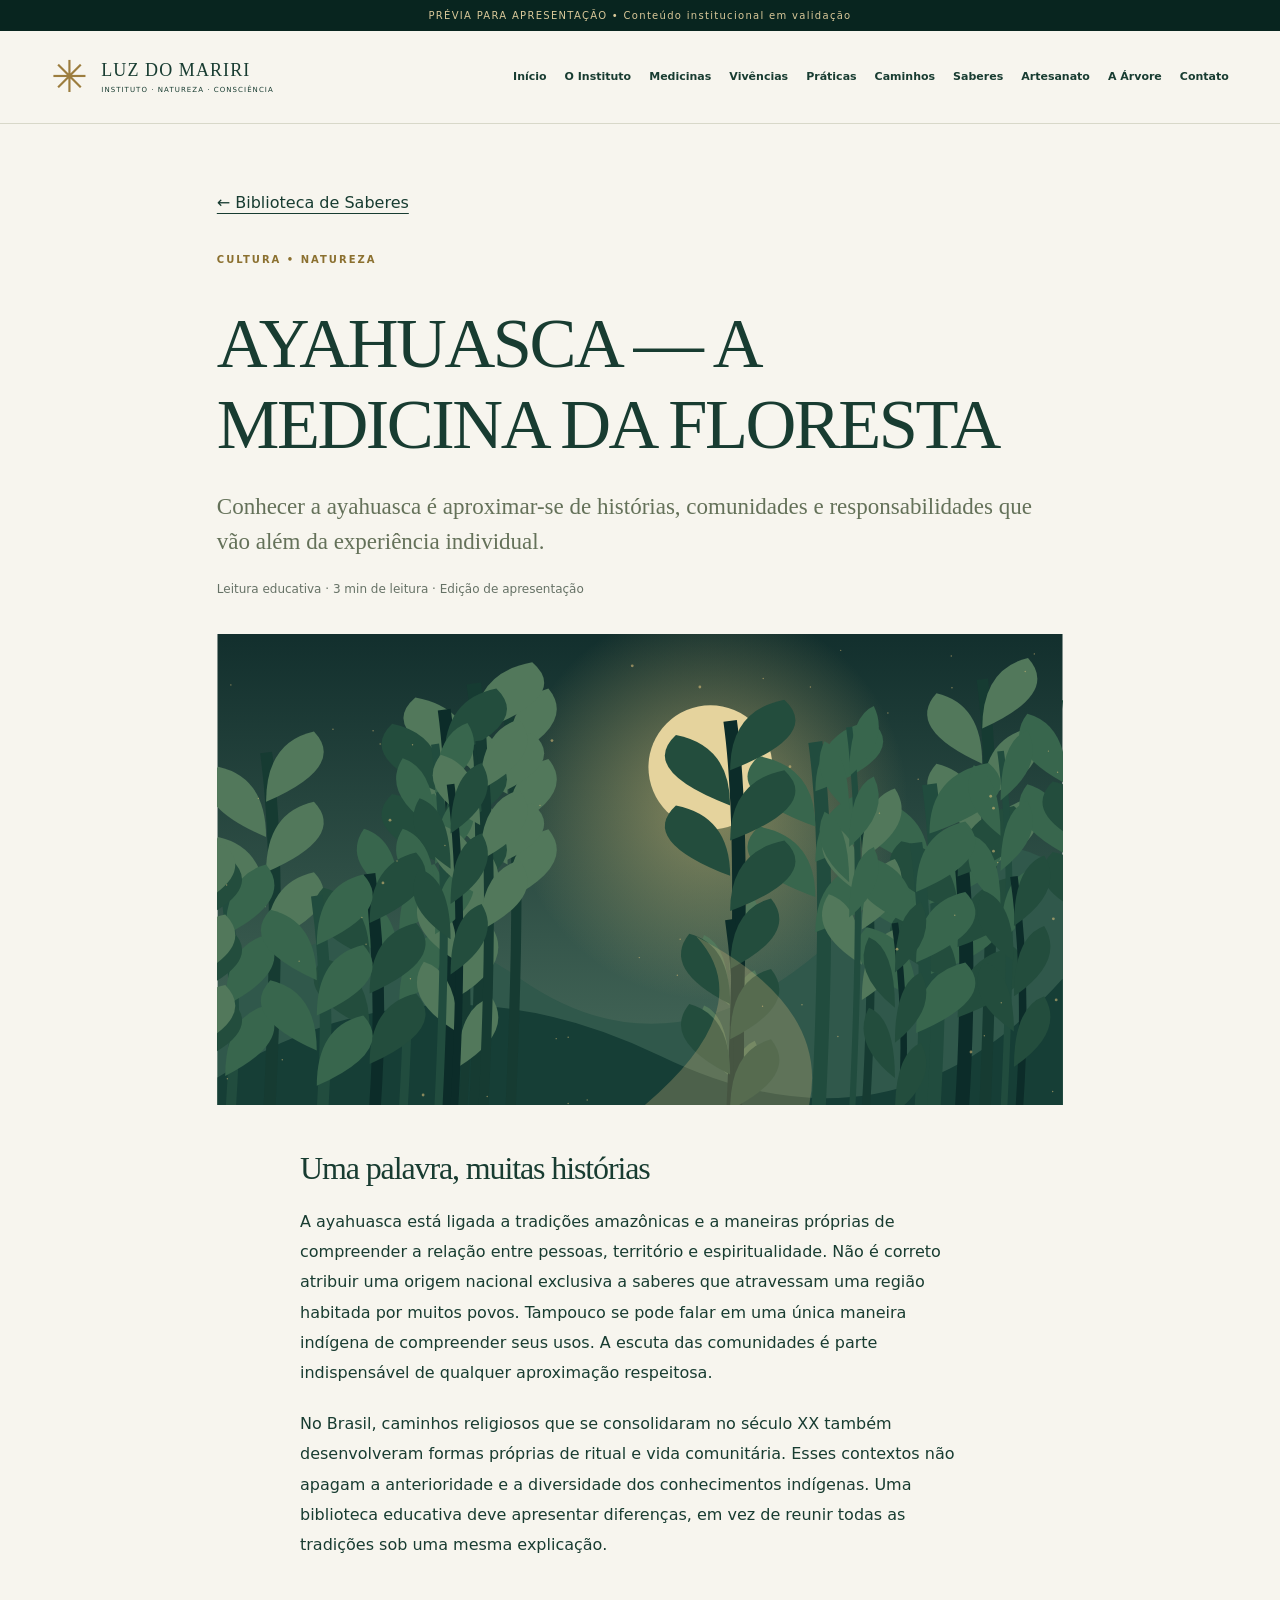
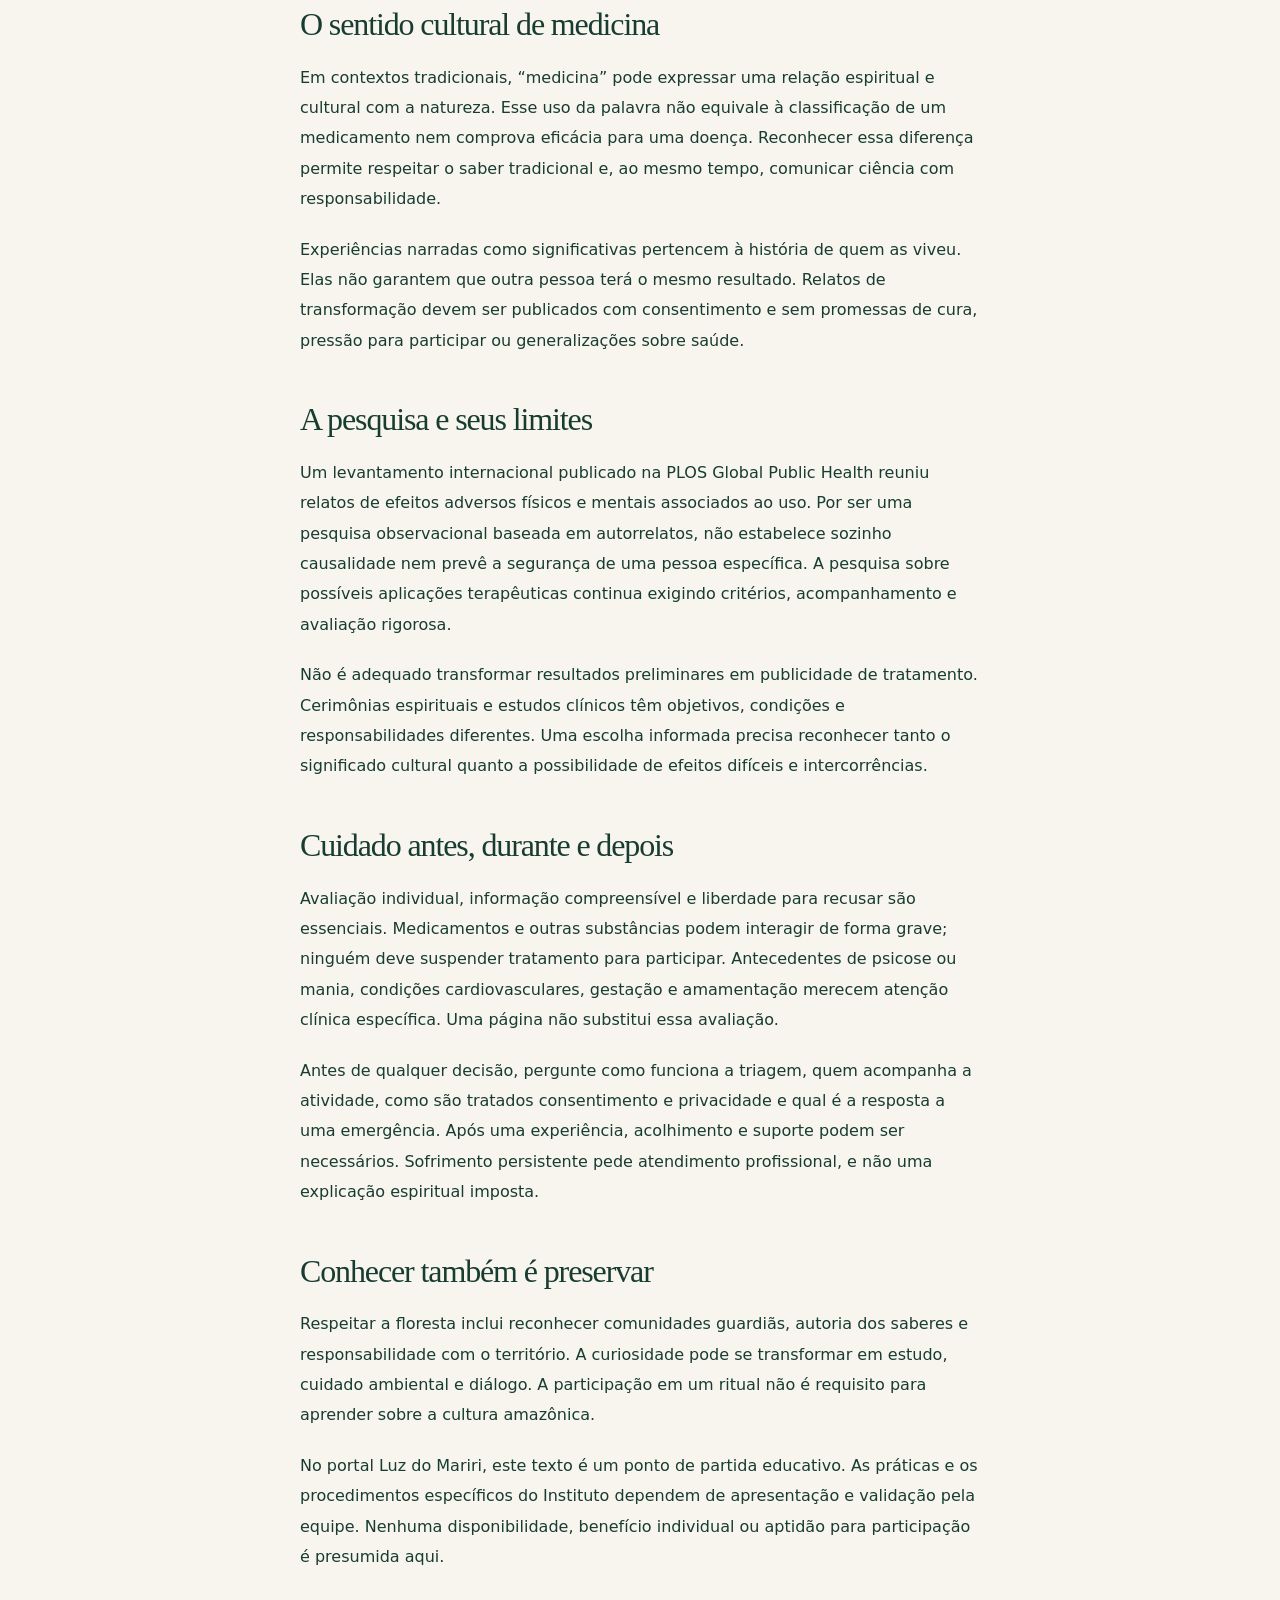
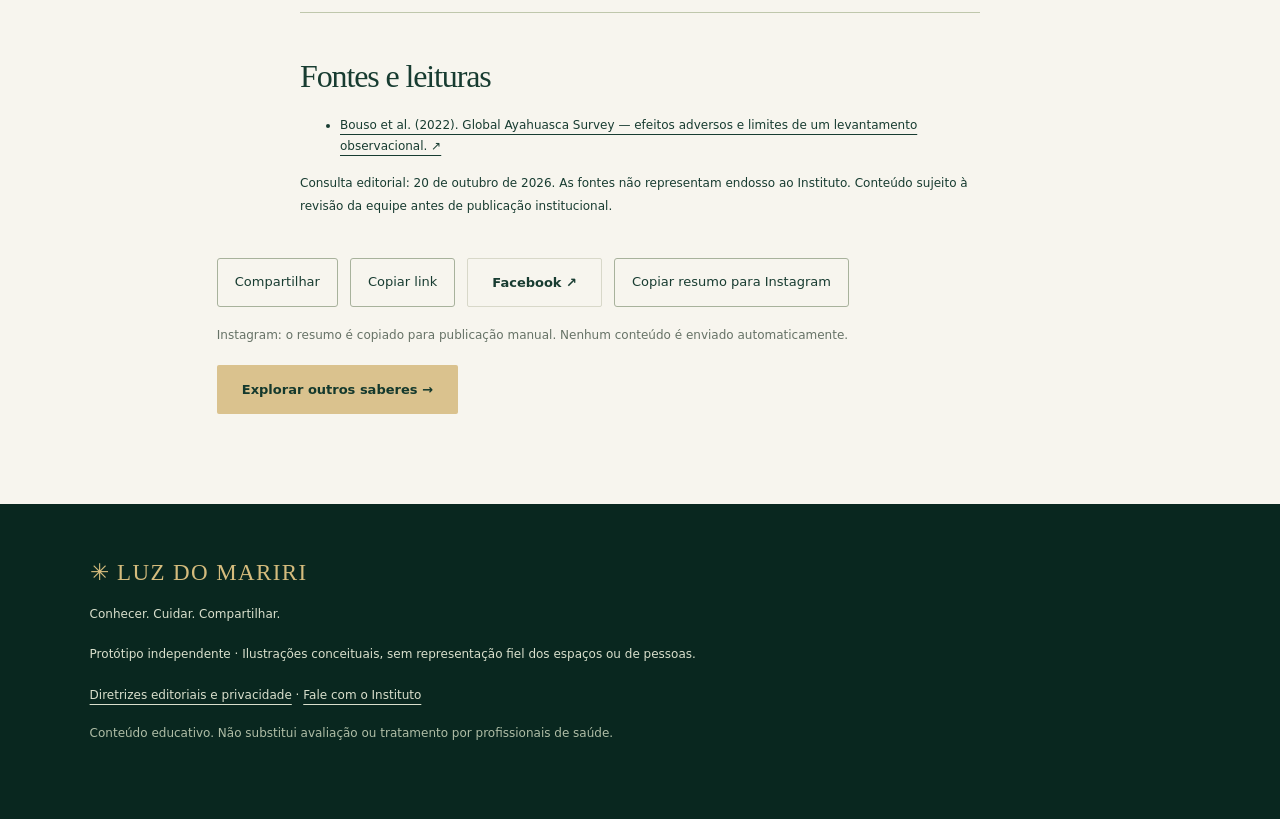
==== pages/ayahuasca.html @ 01184d1b "Add files via upload" ====
<!doctype html><html lang="pt-BR"><head><meta charset="UTF-8"><meta name="viewport" content="width=device-width, initial-scale=1"><meta name="description" content="Conhecer a ayahuasca é aproximar-se de histórias, comunidades e responsabilidades que vão além da experiência individual."><meta name="theme-color" content="#123e32"><meta property="og:title" content="AYAHUASCA — A MEDICINA DA FLORESTA | Luz do Mariri"><meta property="og:description" content="Conhecer a ayahuasca é aproximar-se de histórias, comunidades e responsabilidades que vão além da experiência individual."><meta property="og:type" content="article"><title>AYAHUASCA — A MEDICINA DA FLORESTA | Luz do Mariri</title><link rel="icon" href="../assets/illustrations/leaf.svg" type="image/svg+xml"><link rel="stylesheet" href="../css/style.css"><script defer src="../js/app.js"></script></head><body><a class="skip" href="#conteudo">Pular para o conteúdo</a><div class="prototype">PRÉVIA PARA APRESENTAÇÃO <span>• Conteúdo institucional em validação</span></div><header class="site-header"><a class="brand" href="../index.html"><span class="brand-symbol" aria-hidden="true">✳</span><span>LUZ DO MARIRI<small>INSTITUTO · NATUREZA · CONSCIÊNCIA</small></span></a><button class="menu-toggle" aria-controls="menu" aria-expanded="false">Menu ☰</button><nav id="menu" aria-label="Navegação principal"><a href="../index.html#inicial">Início</a><a href="../index.html#instituto">O Instituto</a><a href="../index.html#medicinas">Medicinas</a><a href="../index.html#vivencias">Vivências</a><a href="../index.html#praticas">Práticas</a><a href="../index.html#caminhos">Caminhos</a><a href="../index.html#biblioteca">Saberes</a><a href="../index.html#artesanato">Artesanato</a><a href="../index.html#arvore">A Árvore</a><a href="../index.html#contato">Contato</a></nav></header><main id="conteudo" class="article"><a class="back" href="../index.html#biblioteca">← Biblioteca de Saberes</a><p class="eyebrow">Cultura • Natureza</p><h1>AYAHUASCA — A MEDICINA DA FLORESTA</h1><p class="lead">Conhecer a ayahuasca é aproximar-se de histórias, comunidades e responsabilidades que vão além da experiência individual.</p><p class="meta">Leitura educativa · <span data-reading>3 min de leitura</span> · Edição de apresentação</p><img class="article-cover" src="../assets/illustrations/forest.svg" alt="Ilustração conceitual de floresta e contemplação" width="1200" height="850"><div class="article-copy"><h2>Uma palavra, muitas histórias</h2><p>A ayahuasca está ligada a tradições amazônicas e a maneiras próprias de compreender a relação entre pessoas, território e espiritualidade. Não é correto atribuir uma origem nacional exclusiva a saberes que atravessam uma região habitada por muitos povos. Tampouco se pode falar em uma única maneira indígena de compreender seus usos. A escuta das comunidades é parte indispensável de qualquer aproximação respeitosa.</p><p>No Brasil, caminhos religiosos que se consolidaram no século XX também desenvolveram formas próprias de ritual e vida comunitária. Esses contextos não apagam a anterioridade e a diversidade dos conhecimentos indígenas. Uma biblioteca educativa deve apresentar diferenças, em vez de reunir todas as tradições sob uma mesma explicação.</p><h2>O sentido cultural de medicina</h2><p>Em contextos tradicionais, “medicina” pode expressar uma relação espiritual e cultural com a natureza. Esse uso da palavra não equivale à classificação de um medicamento nem comprova eficácia para uma doença. Reconhecer essa diferença permite respeitar o saber tradicional e, ao mesmo tempo, comunicar ciência com responsabilidade.</p><p>Experiências narradas como significativas pertencem à história de quem as viveu. Elas não garantem que outra pessoa terá o mesmo resultado. Relatos de transformação devem ser publicados com consentimento e sem promessas de cura, pressão para participar ou generalizações sobre saúde.</p><h2>A pesquisa e seus limites</h2><p>Um levantamento internacional publicado na PLOS Global Public Health reuniu relatos de efeitos adversos físicos e mentais associados ao uso. Por ser uma pesquisa observacional baseada em autorrelatos, não estabelece sozinho causalidade nem prevê a segurança de uma pessoa específica. A pesquisa sobre possíveis aplicações terapêuticas continua exigindo critérios, acompanhamento e avaliação rigorosa.</p><p>Não é adequado transformar resultados preliminares em publicidade de tratamento. Cerimônias espirituais e estudos clínicos têm objetivos, condições e responsabilidades diferentes. Uma escolha informada precisa reconhecer tanto o significado cultural quanto a possibilidade de efeitos difíceis e intercorrências.</p><h2>Cuidado antes, durante e depois</h2><p>Avaliação individual, informação compreensível e liberdade para recusar são essenciais. Medicamentos e outras substâncias podem interagir de forma grave; ninguém deve suspender tratamento para participar. Antecedentes de psicose ou mania, condições cardiovasculares, gestação e amamentação merecem atenção clínica específica. Uma página não substitui essa avaliação.</p><p>Antes de qualquer decisão, pergunte como funciona a triagem, quem acompanha a atividade, como são tratados consentimento e privacidade e qual é a resposta a uma emergência. Após uma experiência, acolhimento e suporte podem ser necessários. Sofrimento persistente pede atendimento profissional, e não uma explicação espiritual imposta.</p><h2>Conhecer também é preservar</h2><p>Respeitar a floresta inclui reconhecer comunidades guardiãs, autoria dos saberes e responsabilidade com o território. A curiosidade pode se transformar em estudo, cuidado ambiental e diálogo. A participação em um ritual não é requisito para aprender sobre a cultura amazônica.</p><p>No portal Luz do Mariri, este texto é um ponto de partida educativo. As práticas e os procedimentos específicos do Instituto dependem de apresentação e validação pela equipe. Nenhuma disponibilidade, benefício individual ou aptidão para participação é presumida aqui.</p><aside class="references"><h2>Fontes e leituras</h2><ul><li><a href="https://journals.plos.org/globalpublichealth/article?id=10.1371/journal.pgph.0000438" target="_blank" rel="noopener noreferrer">Bouso et al. (2022). Global Ayahuasca Survey — efeitos adversos e limites de um levantamento observacional. ↗</a></li></ul><p>Consulta editorial: 20 de outubro de 2026. As fontes não representam endosso ao Instituto. Conteúdo sujeito à revisão da equipe antes de publicação institucional.</p></aside></div><div class="share-bar"><button data-share>Compartilhar</button><button data-copy>Copiar link</button><a class="button secondary" data-facebook href="https://www.facebook.com/">Facebook ↗</a><button data-instagram>Copiar resumo para Instagram</button></div><p class="fine">Instagram: o resumo é copiado para publicação manual. Nenhum conteúdo é enviado automaticamente.</p><a class="button" href="../index.html#biblioteca">Explorar outros saberes →</a></main><footer><a class="brand" href="../index.html">✳ LUZ DO MARIRI</a><p>Conhecer. Cuidar. Compartilhar.</p><p>Protótipo independente · Ilustrações conceituais, sem representação fiel dos espaços ou de pessoas.</p><a href="../pages/editorial.html">Diretrizes editoriais e privacidade</a><span> · </span><a href="../index.html#contato">Fale com o Instituto</a><p class="fine">Conteúdo educativo. Não substitui avaliação ou tratamento por profissionais de saúde.</p></footer><p id="status" class="toast" role="status" aria-live="polite"></p></body></html>
---- css/style.css ----
/* Luz do Mariri — design tokens and responsive components. No dependencies. */
:root{--forest:#123e32;--deep:#0d2b25;--ink:#183c31;--gold:#c5a464;--cream:#eee9dc;--paper:#f7f5ee;--muted:#667266;--line:#d8d8c9;--serif:Georgia,'Times New Roman',serif}*{box-sizing:border-box}html{scroll-behavior:smooth;scroll-padding-top:110px}body{margin:0;color:var(--ink);background:var(--paper);font:16px/1.7 system-ui,-apple-system,BlinkMacSystemFont,'Segoe UI',sans-serif}a{color:inherit;text-decoration-thickness:1px;text-underline-offset:5px}button,input,textarea{font:inherit}button,a,input,summary,textarea{-webkit-tap-highlight-color:transparent}button{cursor:pointer}button,.button{transition:background .2s,transform .2s}button:hover,.button:hover{transform:translateY(-2px)}:focus-visible{outline:3px solid #d89830;outline-offset:5px}img{display:block;width:100%;height:auto}h1,h2,h3,h4,p{margin-top:0}h1,h2,h3,h4{font-family:var(--serif);font-weight:400;line-height:1.15}h2{font-size:clamp(2.3rem,4.6vw,4rem);letter-spacing:-.035em;margin-bottom:25px}h3{font-size:1.8rem;letter-spacing:-.02em}h4{font-size:1.35rem}p{margin-bottom:1.25rem}.prototype{background:#08251f;color:#d9c899;text-align:center;padding:7px 15px;font-size:10px;letter-spacing:.13em}.site-header{display:flex;align-items:center;justify-content:space-between;gap:25px;padding:20px 4%;background:var(--paper);position:sticky;top:0;z-index:20;border-bottom:1px solid var(--line)}.brand{text-decoration:none;display:flex;align-items:center;gap:12px;font:18px var(--serif);letter-spacing:.06em;white-space:nowrap}.brand small{display:block;font:7px system-ui;letter-spacing:.15em;margin-top:5px}.brand-symbol{font-size:44px;color:#9c7d3e}.site-header nav{display:flex;flex-wrap:wrap;justify-content:flex-end;gap:8px 18px;max-width:850px}.site-header nav a{font-size:11px;font-weight:600;text-decoration:none;padding:4px 0}.site-header nav a:hover{color:#936c29}.site-header nav a.active{box-shadow:0 2px #ae8e50}.menu-toggle{display:none}.skip{position:fixed;left:12px;top:-80px;z-index:100;background:var(--paper);padding:12px}.skip:focus{top:12px}.hero{min-height:780px;position:relative;overflow:hidden;background:var(--deep);color:#f6efda;display:flex;align-items:center}.hero-art{position:absolute;inset:0 0 0 28%;background:url('../assets/illustrations/forest.svg') center/cover}.hero:after{content:'';position:absolute;inset:0;background:linear-gradient(90deg,#0d2b25 10%,#0d2b25e8 29%,#0d2b2540 70%,#0d2b2508)}.hero-content{position:relative;z-index:1;padding:65px 7% 120px;max-width:900px}.eyebrow{font-size:10px;font-weight:600;letter-spacing:.2em;text-transform:uppercase;line-height:1.7;color:#8b702f}.hero .eyebrow,.dark .eyebrow{color:#d0b879}.hero h1{font-size:clamp(4.5rem,9.2vw,8rem);letter-spacing:-.045em;line-height:.95;margin:32px 0}.hero h1 em{font-weight:400;color:#dcc28b}.hero-content>p:not(.eyebrow){max-width:435px;font-size:19px;line-height:1.7;color:#e2e4d5}.actions{display:flex;align-items:flex-start;flex-direction:column;gap:22px;margin-top:35px}.button{display:inline-flex;justify-content:space-between;align-items:center;gap:30px;border:1px solid transparent;border-radius:2px;background:#dac28e;color:#14392d;padding:15px 24px;text-decoration:none;font:600 13px system-ui;min-height:49px}.button.dark{background:var(--forest);color:#fff}.button.secondary{background:transparent;border-color:var(--line);color:var(--ink)}.text-link{font-size:13px;text-decoration:none;border-bottom:1px solid currentColor;padding-bottom:5px}.hero-foot{position:absolute;z-index:2;bottom:25px;left:7%;right:7%;display:flex;justify-content:space-between;border-top:1px solid #b0bd9a55;padding-top:18px;font-size:9px;letter-spacing:.15em}.hero-foot a{text-decoration:none}.manifesto{background:#e8e3d3;display:flex;justify-content:center;align-items:center;gap:38px;padding:42px 7%;text-align:center}.manifesto span{color:#9a7a3e;font-size:45px}.manifesto p{margin:0;font:24px/1.5 var(--serif)}.manifesto em{color:#6f795e}.section{padding:95px 7%;scroll-margin-top:0}.light{background:var(--paper)}.cream{background:var(--cream)}.dark{background:var(--forest);color:#f1efdc}.section-heading{max-width:740px;margin-bottom:45px}.section-heading>p:last-child{max-width:590px;color:var(--muted)}.dark .section-heading>p:last-child{color:#c5cfbc}.split{display:grid;grid-template-columns:1fr 1fr;align-items:center;gap:7%}.split>img{aspect-ratio:1.3;object-fit:cover}.rounded{border-radius:50% 50% 5px 5px}.note{border-left:2px solid #b49b62;padding:15px 18px;background:#e5e1d4;font-size:13px;margin:25px 0}.values{display:grid;grid-template-columns:repeat(3,1fr);gap:40px;padding:65px 0;border-bottom:1px solid var(--line)}.values span{font:italic 25px var(--serif);color:#a99158}.values h3{margin:14px 0}.values p{font-size:14px}details{border-bottom:1px solid var(--line);padding:15px 0}summary{cursor:pointer;font-size:14px;font-weight:600;padding-right:15px}details>div{padding-top:15px;font-size:14px}details p:last-child{margin-bottom:0}.tour{display:grid;grid-template-columns:.8fr 1.2fr;gap:7%;padding-top:65px}.tour-tabs{display:flex;flex-wrap:wrap;gap:10px;margin-top:25px}button{border:1px solid #a8b29c;border-radius:3px;padding:11px 17px;background:transparent;color:inherit;font-size:13px}.tour-tabs button[aria-pressed=true]{background:var(--forest);color:white}.tour-scene{background:#e6e0cf}.tour-scene img{aspect-ratio:1.8;object-fit:cover}#tour-description{padding:25px}#tour-description h4{margin-bottom:10px}#tour-description p{font-size:14px;margin-bottom:0}.medicine{display:grid;grid-template-columns:.7fr 1.3fr;gap:6%;padding:40px 0;border-top:1px solid #c9cbb8}.medicine>img{position:sticky;top:120px;border-radius:4px}.medicine h3{font-size:2.5rem}.fine{font-size:12px;color:var(--muted);line-height:1.7;margin-top:18px}.medicine .fine a{display:block}.dark details{border-color:#496653}.dark .fine{color:#c5cfbc}.calendar{border:1px solid #6d815f;padding:23px;margin-top:30px}.calendar h4{margin-bottom:10px}.calendar p,.calendar a{font-size:13px}.feature-link{display:block;padding:38px 45px;border:1px solid #7c8d65;margin-top:55px;background:linear-gradient(120deg,#244e38,#183d30);text-decoration:none;position:relative}.feature-link h3{font-size:2.6rem;margin:12px 0}.feature-link>span:last-child{font-size:13px;color:#dcc58c}.practice-grid{display:grid;grid-template-columns:repeat(3,1fr);gap:25px}.practice-card{border:1px solid #d8d8c9;background:#efecdf}.practice-card>img{aspect-ratio:1.6;object-fit:cover}.practice-card>div{padding:23px}.practice-card h3{font-size:1.65rem}.practice-card p{font-size:14px}.availability{display:block;margin-top:18px;color:#55634b;font-size:10px;letter-spacing:.07em;text-transform:uppercase}.path-grid{display:grid;grid-template-columns:repeat(2,1fr);gap:0 50px}.path{border-top:1px solid #c5c7b6;padding:28px 0}.path-number{font:italic 20px var(--serif);color:#9b824d}.path h3{margin:12px 0}.path-sub{font-size:13px;color:#67735d}.path details{border-bottom:0;padding-bottom:0}.search-label{display:block;font-size:12px;margin-bottom:8px}input[type=search]{background:transparent;border:1px solid #a3af96;padding:14px 18px;width:100%;max-width:590px;border-radius:3px}.article-grid{display:grid;grid-template-columns:repeat(3,1fr);gap:28px;margin-top:30px}.article-card{border-bottom:1px solid #bcbfa9;padding-bottom:25px}.article-card>a{text-decoration:none}.article-card img{aspect-ratio:1.35;object-fit:cover;margin-bottom:25px}.article-card h3{font-size:1.6rem}.article-card p:not(.eyebrow){font-size:14px}.article-card .eyebrow{font-size:9px}.article-card:hover h3{color:#96712d}.voices{display:flex;gap:35px;border-top:1px solid #c9cbb8;margin-top:65px;padding-top:45px;max-width:900px}.voices>span{font:120px/.9 var(--serif);color:#b49d64}.voices p:not(.eyebrow){font-size:14px}.craft-grid{display:grid;grid-template-columns:repeat(4,1fr);gap:25px}.craft-grid h3{font-size:1.5rem;margin-top:20px}.craft-grid p{font-size:13px}.craft-grid img{border-radius:50% 50% 3px 3px;aspect-ratio:1;object-fit:cover}.tree-section{background:#0e3028}.tree-layout{display:grid;grid-template-columns:1.45fr 1fr;gap:4%;align-items:center}.knowledge-tree{width:100%;overflow:visible}.knowledge-tree a rect{transition:fill .2s}.knowledge-tree a:hover rect,.knowledge-tree a:focus rect{fill:#ddc280}.tree-links>a{display:flex;gap:18px;align-items:center;padding:20px 0;border-bottom:1px solid #47634d;text-decoration:none}.tree-links span{font:italic 20px var(--serif);color:#bca46d}.tree-links h3{font-size:1.5rem;margin:0 0 7px}.tree-links p{margin:0;color:#c3cdb8;font-size:12px}.tree-links b{margin-left:auto;color:#d3bf87}.contact-grid{display:grid;grid-template-columns:1fr 1fr;gap:8%}dl{display:grid;grid-template-columns:1fr 1.1fr;gap:15px;font-size:13px}dt{font-weight:600}dd{margin:0;color:#65715e}.map-placeholder{position:relative;min-height:420px;background:#e2e5d4;border:1px solid #bdc6ac;display:flex;justify-content:center;align-items:center;flex-direction:column;text-align:center;padding:40px;overflow:hidden}.map-placeholder>*{z-index:1}.map-placeholder>span{font-size:70px;color:#6e875f}.map-placeholder p{max-width:300px;font-size:14px}.map-lines{position:absolute;inset:-40px;background:repeating-linear-gradient(23deg,transparent 0 75px,#bec9ad66 76px 79px,transparent 80px 150px);transform:rotate(-12deg)}textarea{width:100%;height:125px;padding:12px;font-size:12px;color:var(--ink);border:1px solid #a8b29c;background:transparent;resize:vertical}footer{background:#09271f;color:#d9dfcc;padding:55px 7%;font-size:12px}footer .brand{font-size:23px;color:#d5bc7d}footer>p{max-width:650px;margin-top:18px}footer .fine{color:#afbda6}.article{max-width:1000px;margin:auto;padding:65px 6% 90px}.article h1{font-size:clamp(2.2rem,5.5vw,4.6rem);margin:35px 0 25px;letter-spacing:-.035em}.article>.eyebrow{margin-top:35px}.article .lead{font:23px/1.5 var(--serif);color:#647159}.meta{font-size:12px;color:var(--muted)}.article-cover{aspect-ratio:1.8;object-fit:cover;margin:35px 0}.article-copy{max-width:680px;margin:auto}.article-copy h2{font-size:2rem;margin:45px 0 20px}.article-copy p{font-size:16px;line-height:1.9}.references{border-top:1px solid #bfc7ac;margin-top:40px}.references p,.references li{font-size:12px}.share-bar{display:flex;flex-wrap:wrap;gap:12px;margin-top:40px}.toast{position:fixed;bottom:24px;left:50%;transform:translateX(-50%);background:#173e30;color:#fff;padding:12px 20px;z-index:100;box-shadow:0 5px 30px #0003;max-width:90vw;border:1px solid #bba570;border-radius:4px;display:none}.toast.visible{display:block}[hidden]{display:none!important}@media(min-width:1600px){.section,.hero-content,footer{padding-left:max(7%,calc((100vw - 1400px)/2));padding-right:max(7%,calc((100vw - 1400px)/2))}}@media(max-width:1100px){.site-header nav{max-width:550px;gap:5px 12px}.site-header nav a{font-size:10px}.hero{min-height:700px}.practice-grid{grid-template-columns:repeat(2,1fr)}.craft-grid{grid-template-columns:repeat(2,1fr)}}@media(max-width:760px){html{scroll-padding-top:90px}.prototype{font-size:8px}.prototype span{display:none}.site-header{padding:13px 6%;flex-wrap:wrap;gap:10px}.brand{font-size:16px}.brand-symbol{font-size:34px}.brand small{font-size:6px}.menu-toggle{display:block;min-height:44px}.site-header nav{max-width:none;width:100%;display:grid;grid-template-columns:1fr 1fr;gap:3px 20px;padding:10px 0}.js .site-header nav{display:none}.js .site-header nav.open{display:grid}.site-header nav a{font-size:13px;padding:8px 0}.hero{min-height:720px}.hero-art{left:0;opacity:.75;background-position:64% center}.hero:after{background:linear-gradient(90deg,#0d2b25e8,#0d2b2566),linear-gradient(0deg,#0d2b25,transparent 70%)}.hero-content{padding:65px 7% 100px}.hero h1{font-size:5.2rem}.hero .eyebrow{max-width:270px;font-size:8px}.hero-content>p:not(.eyebrow){font-size:17px;max-width:340px}.hero-foot{font-size:8px}.hero-foot>span:first-child{display:none}.manifesto{gap:15px;padding:30px 6%}.manifesto p{font-size:18px}.manifesto span{font-size:30px}.section{padding:65px 6%}.split,.tour,.medicine,.tree-layout,.contact-grid{grid-template-columns:1fr;gap:30px}.section-heading{margin-bottom:30px}.values{grid-template-columns:1fr;gap:20px;padding:40px 0}.values h3{margin-top:8px}.values p{margin:0}.tour{padding-top:40px}.medicine>img{position:static;width:100%;max-height:250px;object-fit:cover}.medicine h3{font-size:2rem}.practice-grid,.path-grid{grid-template-columns:1fr}.article-grid{grid-template-columns:1fr;gap:40px}.article-card img{aspect-ratio:1.8}.article-card h3{font-size:1.9rem}.craft-grid{gap:28px 18px}.craft-grid h3{font-size:1.3rem}.voices{gap:15px}.voices>span{font-size:70px}.feature-link{padding:28px}.feature-link h3{font-size:2.1rem}.tree-layout{gap:0}.knowledge-tree{margin-top:-20px;margin-bottom:-20px}.tree-links>a{min-height:85px}.contact-grid dl{grid-template-columns:1fr;gap:4px}.contact-grid dd{margin-bottom:12px}.article{padding:40px 6% 65px}.article-cover{aspect-ratio:1.2}.article-copy h2{font-size:1.8rem}footer{padding:45px 6%}}@media(prefers-reduced-motion:reduce){html{scroll-behavior:auto}*,*:before,*:after{transition:none!important;animation:none!important}}@media print{.site-header,.prototype,.share-bar,.toast,.menu-toggle,footer{display:none}.article{max-width:none;padding:0}.article h1{font-size:30pt}.article-cover{max-height:250px}body{background:white;color:black}a{color:black}.section{break-inside:avoid}}
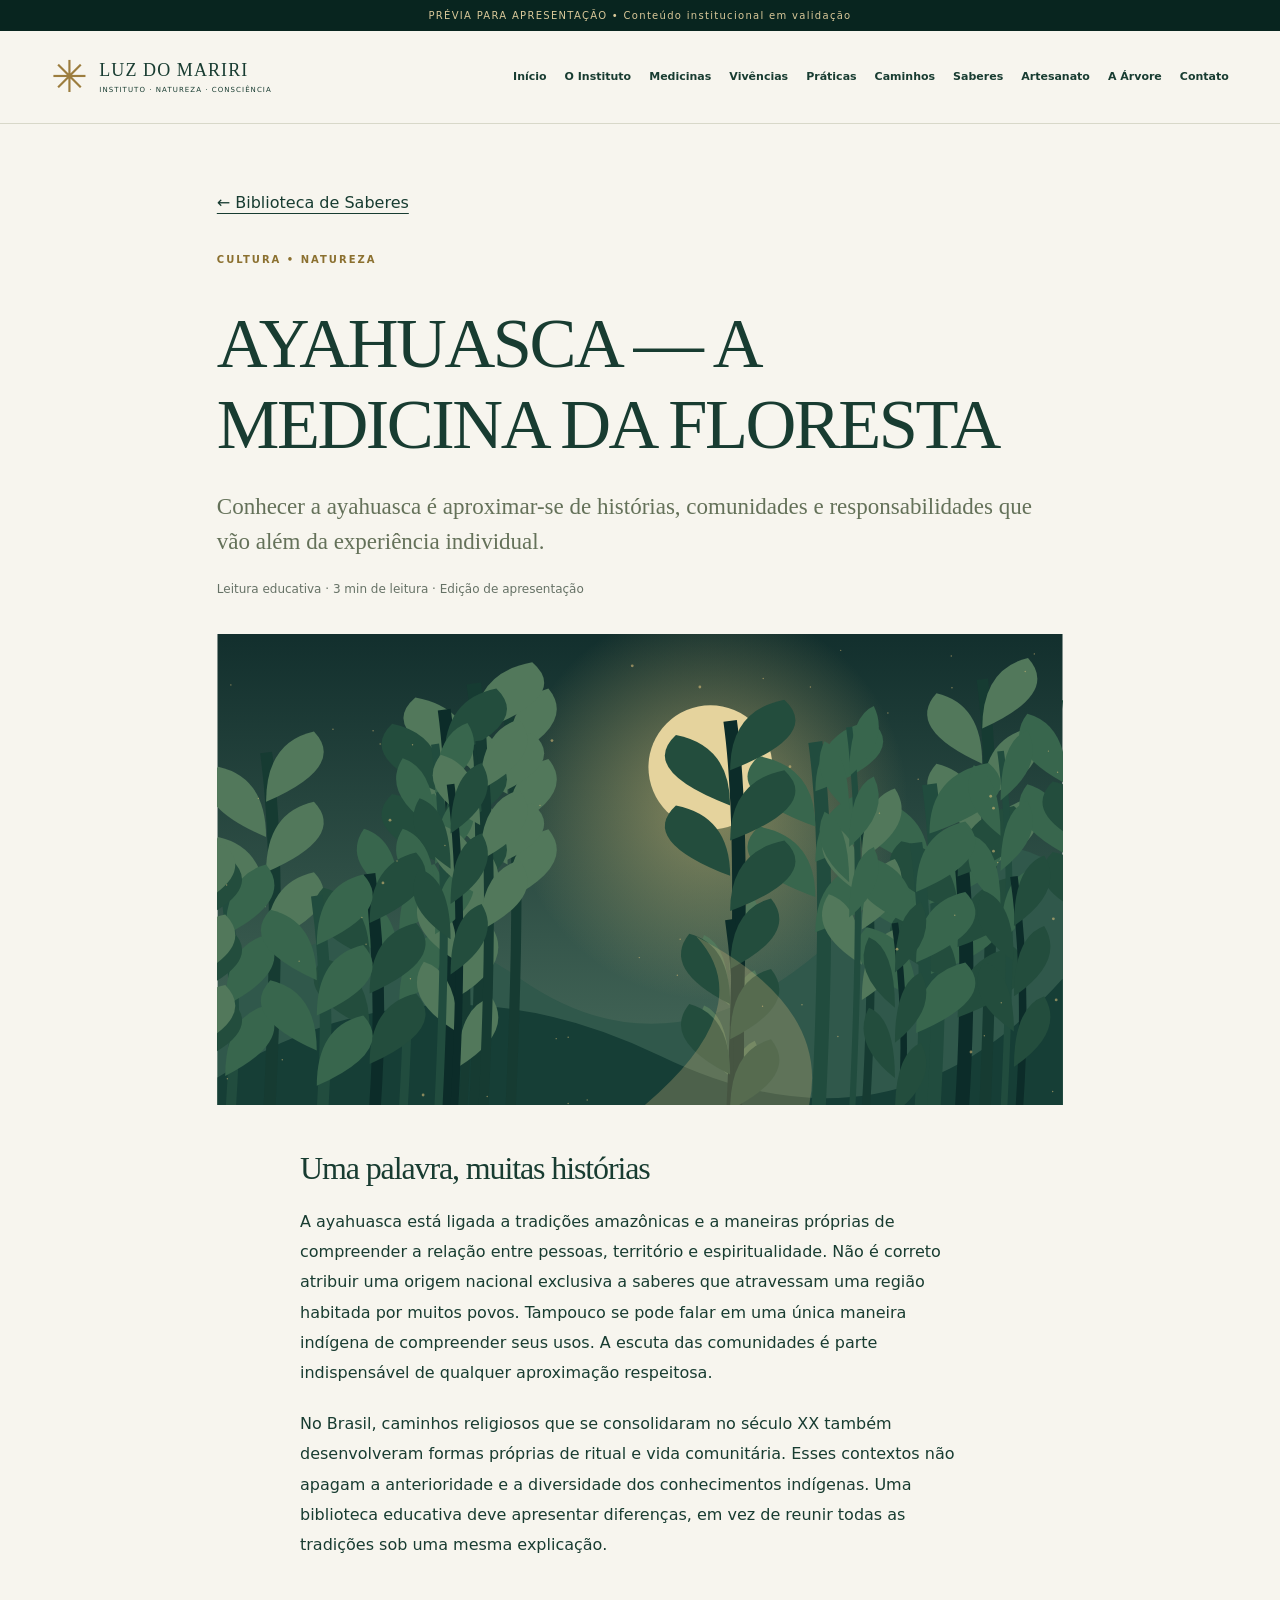
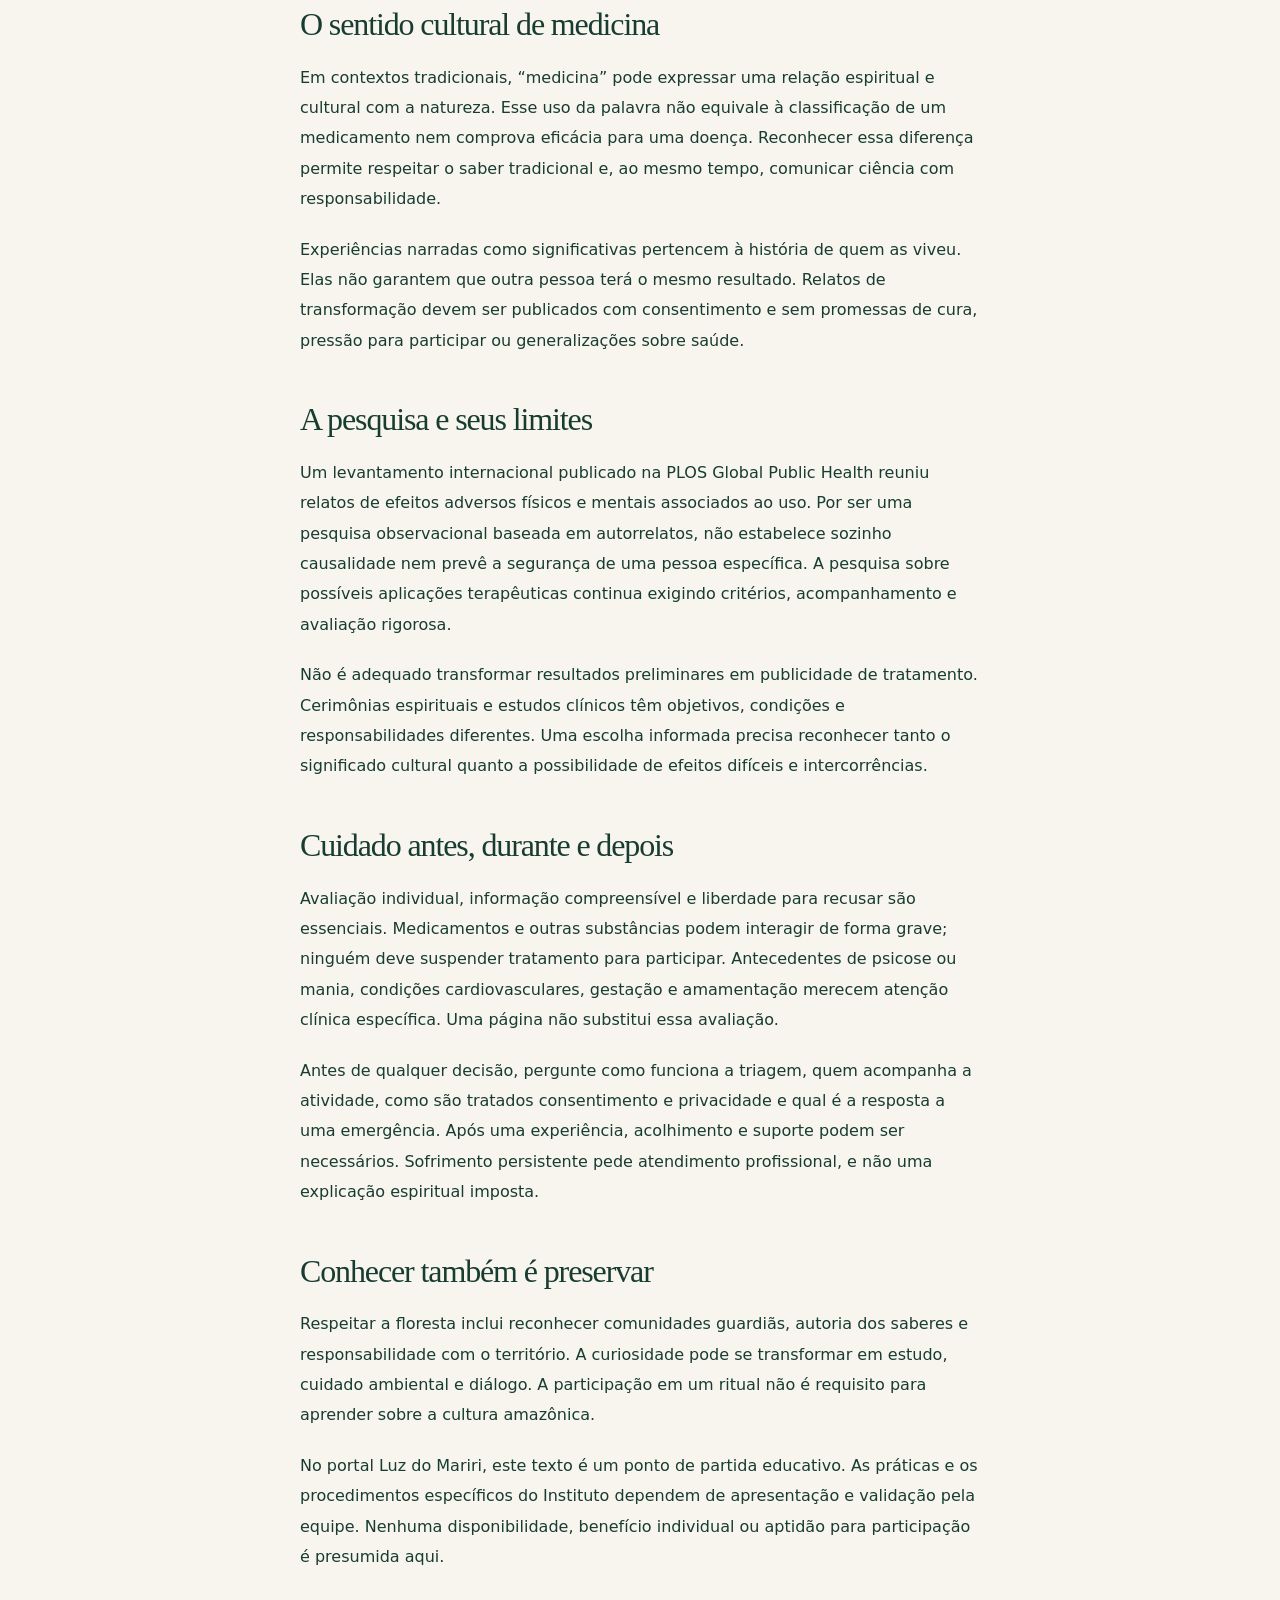
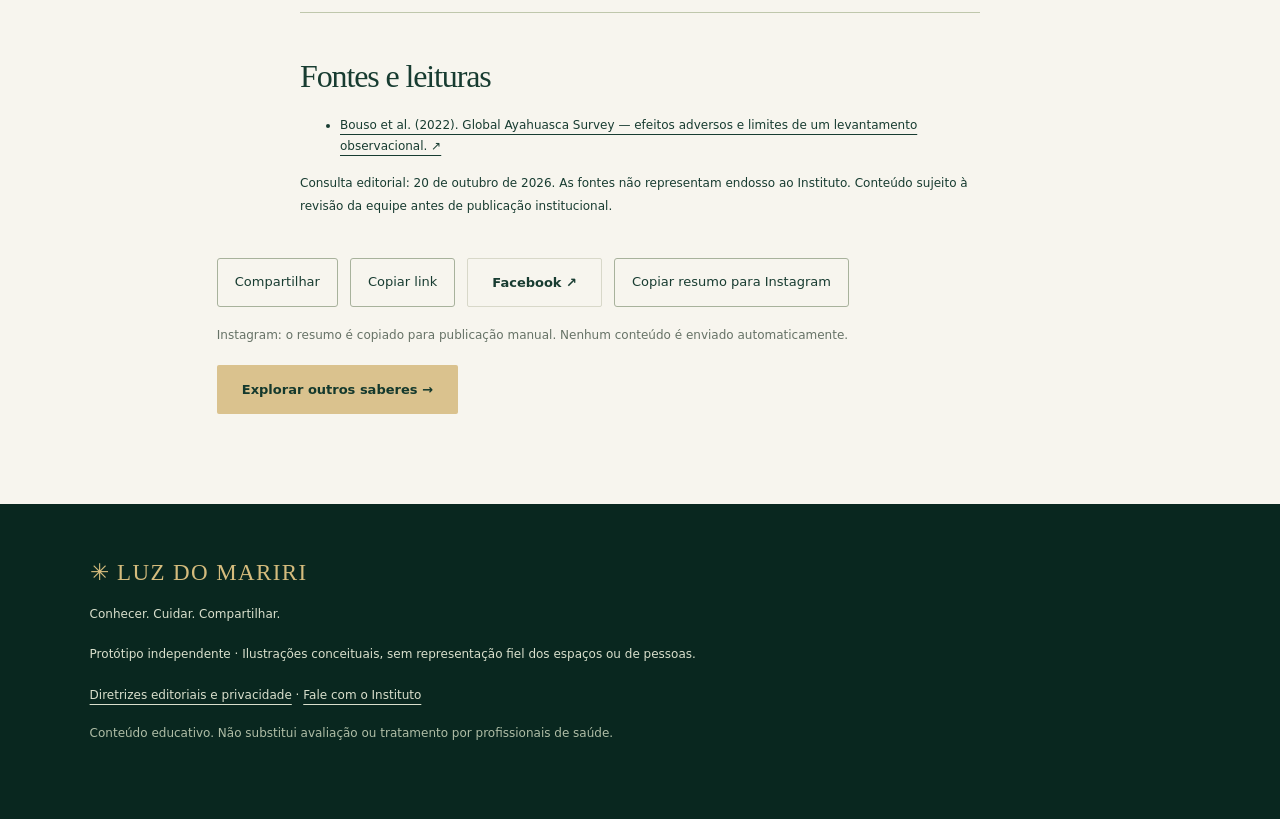
==== commit fd67f53c: "Add files via upload" ====
--- a/pages/ayahuasca.html
+++ b/pages/ayahuasca.html
@@ -1 +1 @@
-<!doctype html><html lang="pt-BR"><head><meta charset="UTF-8"><meta name="viewport" content="width=device-width, initial-scale=1"><meta name="description" content="Conhecer a ayahuasca é aproximar-se de histórias, comunidades e responsabilidades que vão além da experiência individual."><meta name="theme-color" content="#123e32"><meta property="og:title" content="AYAHUASCA — A MEDICINA DA FLORESTA | Luz do Mariri"><meta property="og:description" content="Conhecer a ayahuasca é aproximar-se de histórias, comunidades e responsabilidades que vão além da experiência individual."><meta property="og:type" content="article"><title>AYAHUASCA — A MEDICINA DA FLORESTA | Luz do Mariri</title><link rel="icon" href="../assets/illustrations/leaf.svg" type="image/svg+xml"><link rel="stylesheet" href="../css/style.css"><script defer src="../js/app.js"></script></head><body><a class="skip" href="#conteudo">Pular para o conteúdo</a><div class="prototype">PRÉVIA PARA APRESENTAÇÃO <span>• Conteúdo institucional em validação</span></div><header class="site-header"><a class="brand" href="../index.html"><span class="brand-symbol" aria-hidden="true">✳</span><span>LUZ DO MARIRI<small>INSTITUTO · NATUREZA · CONSCIÊNCIA</small></span></a><button class="menu-toggle" aria-controls="menu" aria-expanded="false">Menu ☰</button><nav id="menu" aria-label="Navegação principal"><a href="../index.html#inicial">Início</a><a href="../index.html#instituto">O Instituto</a><a href="../index.html#medicinas">Medicinas</a><a href="../index.html#vivencias">Vivências</a><a href="../index.html#praticas">Práticas</a><a href="../index.html#caminhos">Caminhos</a><a href="../index.html#biblioteca">Saberes</a><a href="../index.html#artesanato">Artesanato</a><a href="../index.html#arvore">A Árvore</a><a href="../index.html#contato">Contato</a></nav></header><main id="conteudo" class="article"><a class="back" href="../index.html#biblioteca">← Biblioteca de Saberes</a><p class="eyebrow">Cultura • Natureza</p><h1>AYAHUASCA — A MEDICINA DA FLORESTA</h1><p class="lead">Conhecer a ayahuasca é aproximar-se de histórias, comunidades e responsabilidades que vão além da experiência individual.</p><p class="meta">Leitura educativa · <span data-reading>3 min de leitura</span> · Edição de apresentação</p><img class="article-cover" src="../assets/illustrations/forest.svg" alt="Ilustração conceitual de floresta e contemplação" width="1200" height="850"><div class="article-copy"><h2>Uma palavra, muitas histórias</h2><p>A ayahuasca está ligada a tradições amazônicas e a maneiras próprias de compreender a relação entre pessoas, território e espiritualidade. Não é correto atribuir uma origem nacional exclusiva a saberes que atravessam uma região habitada por muitos povos. Tampouco se pode falar em uma única maneira indígena de compreender seus usos. A escuta das comunidades é parte indispensável de qualquer aproximação respeitosa.</p><p>No Brasil, caminhos religiosos que se consolidaram no século XX também desenvolveram formas próprias de ritual e vida comunitária. Esses contextos não apagam a anterioridade e a diversidade dos conhecimentos indígenas. Uma biblioteca educativa deve apresentar diferenças, em vez de reunir todas as tradições sob uma mesma explicação.</p><h2>O sentido cultural de medicina</h2><p>Em contextos tradicionais, “medicina” pode expressar uma relação espiritual e cultural com a natureza. Esse uso da palavra não equivale à classificação de um medicamento nem comprova eficácia para uma doença. Reconhecer essa diferença permite respeitar o saber tradicional e, ao mesmo tempo, comunicar ciência com responsabilidade.</p><p>Experiências narradas como significativas pertencem à história de quem as viveu. Elas não garantem que outra pessoa terá o mesmo resultado. Relatos de transformação devem ser publicados com consentimento e sem promessas de cura, pressão para participar ou generalizações sobre saúde.</p><h2>A pesquisa e seus limites</h2><p>Um levantamento internacional publicado na PLOS Global Public Health reuniu relatos de efeitos adversos físicos e mentais associados ao uso. Por ser uma pesquisa observacional baseada em autorrelatos, não estabelece sozinho causalidade nem prevê a segurança de uma pessoa específica. A pesquisa sobre possíveis aplicações terapêuticas continua exigindo critérios, acompanhamento e avaliação rigorosa.</p><p>Não é adequado transformar resultados preliminares em publicidade de tratamento. Cerimônias espirituais e estudos clínicos têm objetivos, condições e responsabilidades diferentes. Uma escolha informada precisa reconhecer tanto o significado cultural quanto a possibilidade de efeitos difíceis e intercorrências.</p><h2>Cuidado antes, durante e depois</h2><p>Avaliação individual, informação compreensível e liberdade para recusar são essenciais. Medicamentos e outras substâncias podem interagir de forma grave; ninguém deve suspender tratamento para participar. Antecedentes de psicose ou mania, condições cardiovasculares, gestação e amamentação merecem atenção clínica específica. Uma página não substitui essa avaliação.</p><p>Antes de qualquer decisão, pergunte como funciona a triagem, quem acompanha a atividade, como são tratados consentimento e privacidade e qual é a resposta a uma emergência. Após uma experiência, acolhimento e suporte podem ser necessários. Sofrimento persistente pede atendimento profissional, e não uma explicação espiritual imposta.</p><h2>Conhecer também é preservar</h2><p>Respeitar a floresta inclui reconhecer comunidades guardiãs, autoria dos saberes e responsabilidade com o território. A curiosidade pode se transformar em estudo, cuidado ambiental e diálogo. A participação em um ritual não é requisito para aprender sobre a cultura amazônica.</p><p>No portal Luz do Mariri, este texto é um ponto de partida educativo. As práticas e os procedimentos específicos do Instituto dependem de apresentação e validação pela equipe. Nenhuma disponibilidade, benefício individual ou aptidão para participação é presumida aqui.</p><aside class="references"><h2>Fontes e leituras</h2><ul><li><a href="https://journals.plos.org/globalpublichealth/article?id=10.1371/journal.pgph.0000438" target="_blank" rel="noopener noreferrer">Bouso et al. (2022). Global Ayahuasca Survey — efeitos adversos e limites de um levantamento observacional. ↗</a></li></ul><p>Consulta editorial: 20 de outubro de 2026. As fontes não representam endosso ao Instituto. Conteúdo sujeito à revisão da equipe antes de publicação institucional.</p></aside></div><div class="share-bar"><button data-share>Compartilhar</button><button data-copy>Copiar link</button><a class="button secondary" data-facebook href="https://www.facebook.com/">Facebook ↗</a><button data-instagram>Copiar resumo para Instagram</button></div><p class="fine">Instagram: o resumo é copiado para publicação manual. Nenhum conteúdo é enviado automaticamente.</p><a class="button" href="../index.html#biblioteca">Explorar outros saberes →</a></main><footer><a class="brand" href="../index.html">✳ LUZ DO MARIRI</a><p>Conhecer. Cuidar. Compartilhar.</p><p>Protótipo independente · Ilustrações conceituais, sem representação fiel dos espaços ou de pessoas.</p><a href="../pages/editorial.html">Diretrizes editoriais e privacidade</a><span> · </span><a href="../index.html#contato">Fale com o Instituto</a><p class="fine">Conteúdo educativo. Não substitui avaliação ou tratamento por profissionais de saúde.</p></footer><p id="status" class="toast" role="status" aria-live="polite"></p></body></html>+<!doctype html><html lang="pt-BR"><head><meta charset="UTF-8"><meta name="viewport" content="width=device-width, initial-scale=1"><meta name="description" content="Conhecer a ayahuasca é aproximar-se de histórias, comunidades e responsabilidades que vão além da experiência individual."><meta name="theme-color" content="#123e32"><meta property="og:title" content="AYAHUASCA — A MEDICINA DA FLORESTA | Luz do Mariri"><meta property="og:description" content="Conhecer a ayahuasca é aproximar-se de histórias, comunidades e responsabilidades que vão além da experiência individual."><meta property="og:type" content="article"><title>AYAHUASCA — A MEDICINA DA FLORESTA | Luz do Mariri</title><link rel="icon" href="../assets/illustrations/leaf.svg" type="image/svg+xml"><link rel="stylesheet" href="../css/style.css"><script defer src="../js/app.js"></script></head><body><a class="skip" href="#conteudo">Pular para o conteúdo</a><div class="prototype">PRÉVIA PARA APRESENTAÇÃO <span>• Conteúdo institucional em validação</span></div><header class="site-header"><a class="brand" href="../index.html"><span class="brand-symbol" aria-hidden="true">✳</span><span>LUZ DO MARIRI<small>INSTITUTO · NATUREZA · CONSCIÊNCIA</small></span></a><button class="menu-toggle" aria-controls="menu" aria-expanded="false">Menu ☰</button><nav id="menu" aria-label="Navegação principal"><a href="../index.html#inicial">Início</a><a href="../index.html#instituto">O Instituto</a><a href="../index.html#medicinas">Medicinas</a><a href="../index.html#vivencias">Vivências</a><a href="../index.html#praticas">Práticas</a><a href="../index.html#caminhos">Caminhos</a><a href="../index.html#biblioteca">Saberes</a><a href="../index.html#artesanato">Artesanato</a><a href="../index.html#biblioteca">A Árvore</a><a href="../index.html#contato">Contato</a></nav></header><main id="conteudo" class="article"><a class="back" href="../index.html#biblioteca">← Biblioteca de Saberes</a><p class="eyebrow">Cultura • Natureza</p><h1>AYAHUASCA — A MEDICINA DA FLORESTA</h1><p class="lead">Conhecer a ayahuasca é aproximar-se de histórias, comunidades e responsabilidades que vão além da experiência individual.</p><p class="meta">Leitura educativa · <span data-reading>3 min de leitura</span> · Edição de apresentação</p><img class="article-cover" src="../assets/illustrations/forest.svg" alt="Ilustração conceitual de floresta e contemplação" width="1200" height="850"><div class="article-copy"><h2>Uma palavra, muitas histórias</h2><p>A ayahuasca está ligada a tradições amazônicas e a maneiras próprias de compreender a relação entre pessoas, território e espiritualidade. Não é correto atribuir uma origem nacional exclusiva a saberes que atravessam uma região habitada por muitos povos. Tampouco se pode falar em uma única maneira indígena de compreender seus usos. A escuta das comunidades é parte indispensável de qualquer aproximação respeitosa.</p><p>No Brasil, caminhos religiosos que se consolidaram no século XX também desenvolveram formas próprias de ritual e vida comunitária. Esses contextos não apagam a anterioridade e a diversidade dos conhecimentos indígenas. Uma biblioteca educativa deve apresentar diferenças, em vez de reunir todas as tradições sob uma mesma explicação.</p><h2>O sentido cultural de medicina</h2><p>Em contextos tradicionais, “medicina” pode expressar uma relação espiritual e cultural com a natureza. Esse uso da palavra não equivale à classificação de um medicamento nem comprova eficácia para uma doença. Reconhecer essa diferença permite respeitar o saber tradicional e, ao mesmo tempo, comunicar ciência com responsabilidade.</p><p>Experiências narradas como significativas pertencem à história de quem as viveu. Elas não garantem que outra pessoa terá o mesmo resultado. Relatos de transformação devem ser publicados com consentimento e sem promessas de cura, pressão para participar ou generalizações sobre saúde.</p><h2>A pesquisa e seus limites</h2><p>Um levantamento internacional publicado na PLOS Global Public Health reuniu relatos de efeitos adversos físicos e mentais associados ao uso. Por ser uma pesquisa observacional baseada em autorrelatos, não estabelece sozinho causalidade nem prevê a segurança de uma pessoa específica. A pesquisa sobre possíveis aplicações terapêuticas continua exigindo critérios, acompanhamento e avaliação rigorosa.</p><p>Não é adequado transformar resultados preliminares em publicidade de tratamento. Cerimônias espirituais e estudos clínicos têm objetivos, condições e responsabilidades diferentes. Uma escolha informada precisa reconhecer tanto o significado cultural quanto a possibilidade de efeitos difíceis e intercorrências.</p><h2>Cuidado antes, durante e depois</h2><p>Avaliação individual, informação compreensível e liberdade para recusar são essenciais. Medicamentos e outras substâncias podem interagir de forma grave; ninguém deve suspender tratamento para participar. Antecedentes de psicose ou mania, condições cardiovasculares, gestação e amamentação merecem atenção clínica específica. Uma página não substitui essa avaliação.</p><p>Antes de qualquer decisão, pergunte como funciona a triagem, quem acompanha a atividade, como são tratados consentimento e privacidade e qual é a resposta a uma emergência. Após uma experiência, acolhimento e suporte podem ser necessários. Sofrimento persistente pede atendimento profissional, e não uma explicação espiritual imposta.</p><h2>Conhecer também é preservar</h2><p>Respeitar a floresta inclui reconhecer comunidades guardiãs, autoria dos saberes e responsabilidade com o território. A curiosidade pode se transformar em estudo, cuidado ambiental e diálogo. A participação em um ritual não é requisito para aprender sobre a cultura amazônica.</p><p>No portal Luz do Mariri, este texto é um ponto de partida educativo. As práticas e os procedimentos específicos do Instituto dependem de apresentação e validação pela equipe. Nenhuma disponibilidade, benefício individual ou aptidão para participação é presumida aqui.</p><aside class="references"><h2>Fontes e leituras</h2><ul><li><a href="https://journals.plos.org/globalpublichealth/article?id=10.1371/journal.pgph.0000438" target="_blank" rel="noopener noreferrer">Bouso et al. (2022). Global Ayahuasca Survey — efeitos adversos e limites de um levantamento observacional. ↗</a></li></ul><p>Consulta editorial: 20 de outubro de 2026. As fontes não representam endosso ao Instituto. Conteúdo sujeito à revisão da equipe antes de publicação institucional.</p></aside></div><div class="share-bar"><button data-share>Compartilhar</button><button data-copy>Copiar link</button><a class="button secondary" data-facebook href="https://www.facebook.com/">Facebook ↗</a><button data-instagram>Copiar resumo para Instagram</button></div><p class="fine">Instagram: o resumo é copiado para publicação manual. Nenhum conteúdo é enviado automaticamente.</p><a class="button" href="../index.html#biblioteca">Explorar outros saberes →</a></main><footer><a class="brand" href="../index.html">✳ LUZ DO MARIRI</a><p>Conhecer. Cuidar. Compartilhar.</p><p>Protótipo independente · Ilustrações conceituais, sem representação fiel dos espaços ou de pessoas.</p><a href="../pages/editorial.html">Diretrizes editoriais e privacidade</a><span> · </span><a href="../index.html#contato">Fale com o Instituto</a><p class="fine">Conteúdo educativo. Não substitui avaliação ou tratamento por profissionais de saúde.</p></footer><p id="status" class="toast" role="status" aria-live="polite"></p></body></html>
--- a/css/style.css
+++ b/css/style.css
@@ -1,2 +1,5 @@
 /* Luz do Mariri — design tokens and responsive components. No dependencies. */
 :root{--forest:#123e32;--deep:#0d2b25;--ink:#183c31;--gold:#c5a464;--cream:#eee9dc;--paper:#f7f5ee;--muted:#667266;--line:#d8d8c9;--serif:Georgia,'Times New Roman',serif}*{box-sizing:border-box}html{scroll-behavior:smooth;scroll-padding-top:110px}body{margin:0;color:var(--ink);background:var(--paper);font:16px/1.7 system-ui,-apple-system,BlinkMacSystemFont,'Segoe UI',sans-serif}a{color:inherit;text-decoration-thickness:1px;text-underline-offset:5px}button,input,textarea{font:inherit}button,a,input,summary,textarea{-webkit-tap-highlight-color:transparent}button{cursor:pointer}button,.button{transition:background .2s,transform .2s}button:hover,.button:hover{transform:translateY(-2px)}:focus-visible{outline:3px solid #d89830;outline-offset:5px}img{display:block;width:100%;height:auto}h1,h2,h3,h4,p{margin-top:0}h1,h2,h3,h4{font-family:var(--serif);font-weight:400;line-height:1.15}h2{font-size:clamp(2.3rem,4.6vw,4rem);letter-spacing:-.035em;margin-bottom:25px}h3{font-size:1.8rem;letter-spacing:-.02em}h4{font-size:1.35rem}p{margin-bottom:1.25rem}.prototype{background:#08251f;color:#d9c899;text-align:center;padding:7px 15px;font-size:10px;letter-spacing:.13em}.site-header{display:flex;align-items:center;justify-content:space-between;gap:25px;padding:20px 4%;background:var(--paper);position:sticky;top:0;z-index:20;border-bottom:1px solid var(--line)}.brand{text-decoration:none;display:flex;align-items:center;gap:12px;font:18px var(--serif);letter-spacing:.06em;white-space:nowrap}.brand small{display:block;font:7px system-ui;letter-spacing:.15em;margin-top:5px}.brand-symbol{font-size:44px;color:#9c7d3e}.site-header nav{display:flex;flex-wrap:wrap;justify-content:flex-end;gap:8px 18px;max-width:850px}.site-header nav a{font-size:11px;font-weight:600;text-decoration:none;padding:4px 0}.site-header nav a:hover{color:#936c29}.site-header nav a.active{box-shadow:0 2px #ae8e50}.menu-toggle{display:none}.skip{position:fixed;left:12px;top:-80px;z-index:100;background:var(--paper);padding:12px}.skip:focus{top:12px}.hero{min-height:780px;position:relative;overflow:hidden;background:var(--deep);color:#f6efda;display:flex;align-items:center}.hero-art{position:absolute;inset:0 0 0 28%;background:url('../assets/illustrations/forest.svg') center/cover}.hero:after{content:'';position:absolute;inset:0;background:linear-gradient(90deg,#0d2b25 10%,#0d2b25e8 29%,#0d2b2540 70%,#0d2b2508)}.hero-content{position:relative;z-index:1;padding:65px 7% 120px;max-width:900px}.eyebrow{font-size:10px;font-weight:600;letter-spacing:.2em;text-transform:uppercase;line-height:1.7;color:#8b702f}.hero .eyebrow,.dark .eyebrow{color:#d0b879}.hero h1{font-size:clamp(4.5rem,9.2vw,8rem);letter-spacing:-.045em;line-height:.95;margin:32px 0}.hero h1 em{font-weight:400;color:#dcc28b}.hero-content>p:not(.eyebrow){max-width:435px;font-size:19px;line-height:1.7;color:#e2e4d5}.actions{display:flex;align-items:flex-start;flex-direction:column;gap:22px;margin-top:35px}.button{display:inline-flex;justify-content:space-between;align-items:center;gap:30px;border:1px solid transparent;border-radius:2px;background:#dac28e;color:#14392d;padding:15px 24px;text-decoration:none;font:600 13px system-ui;min-height:49px}.button.dark{background:var(--forest);color:#fff}.button.secondary{background:transparent;border-color:var(--line);color:var(--ink)}.text-link{font-size:13px;text-decoration:none;border-bottom:1px solid currentColor;padding-bottom:5px}.hero-foot{position:absolute;z-index:2;bottom:25px;left:7%;right:7%;display:flex;justify-content:space-between;border-top:1px solid #b0bd9a55;padding-top:18px;font-size:9px;letter-spacing:.15em}.hero-foot a{text-decoration:none}.manifesto{background:#e8e3d3;display:flex;justify-content:center;align-items:center;gap:38px;padding:42px 7%;text-align:center}.manifesto span{color:#9a7a3e;font-size:45px}.manifesto p{margin:0;font:24px/1.5 var(--serif)}.manifesto em{color:#6f795e}.section{padding:95px 7%;scroll-margin-top:0}.light{background:var(--paper)}.cream{background:var(--cream)}.dark{background:var(--forest);color:#f1efdc}.section-heading{max-width:740px;margin-bottom:45px}.section-heading>p:last-child{max-width:590px;color:var(--muted)}.dark .section-heading>p:last-child{color:#c5cfbc}.split{display:grid;grid-template-columns:1fr 1fr;align-items:center;gap:7%}.split>img{aspect-ratio:1.3;object-fit:cover}.rounded{border-radius:50% 50% 5px 5px}.note{border-left:2px solid #b49b62;padding:15px 18px;background:#e5e1d4;font-size:13px;margin:25px 0}.values{display:grid;grid-template-columns:repeat(3,1fr);gap:40px;padding:65px 0;border-bottom:1px solid var(--line)}.values span{font:italic 25px var(--serif);color:#a99158}.values h3{margin:14px 0}.values p{font-size:14px}details{border-bottom:1px solid var(--line);padding:15px 0}summary{cursor:pointer;font-size:14px;font-weight:600;padding-right:15px}details>div{padding-top:15px;font-size:14px}details p:last-child{margin-bottom:0}.tour{display:grid;grid-template-columns:.8fr 1.2fr;gap:7%;padding-top:65px}.tour-tabs{display:flex;flex-wrap:wrap;gap:10px;margin-top:25px}button{border:1px solid #a8b29c;border-radius:3px;padding:11px 17px;background:transparent;color:inherit;font-size:13px}.tour-tabs button[aria-pressed=true]{background:var(--forest);color:white}.tour-scene{background:#e6e0cf}.tour-scene img{aspect-ratio:1.8;object-fit:cover}#tour-description{padding:25px}#tour-description h4{margin-bottom:10px}#tour-description p{font-size:14px;margin-bottom:0}.medicine{display:grid;grid-template-columns:.7fr 1.3fr;gap:6%;padding:40px 0;border-top:1px solid #c9cbb8}.medicine>img{position:sticky;top:120px;border-radius:4px}.medicine h3{font-size:2.5rem}.fine{font-size:12px;color:var(--muted);line-height:1.7;margin-top:18px}.medicine .fine a{display:block}.dark details{border-color:#496653}.dark .fine{color:#c5cfbc}.calendar{border:1px solid #6d815f;padding:23px;margin-top:30px}.calendar h4{margin-bottom:10px}.calendar p,.calendar a{font-size:13px}.feature-link{display:block;padding:38px 45px;border:1px solid #7c8d65;margin-top:55px;background:linear-gradient(120deg,#244e38,#183d30);text-decoration:none;position:relative}.feature-link h3{font-size:2.6rem;margin:12px 0}.feature-link>span:last-child{font-size:13px;color:#dcc58c}.practice-grid{display:grid;grid-template-columns:repeat(3,1fr);gap:25px}.practice-card{border:1px solid #d8d8c9;background:#efecdf}.practice-card>img{aspect-ratio:1.6;object-fit:cover}.practice-card>div{padding:23px}.practice-card h3{font-size:1.65rem}.practice-card p{font-size:14px}.availability{display:block;margin-top:18px;color:#55634b;font-size:10px;letter-spacing:.07em;text-transform:uppercase}.path-grid{display:grid;grid-template-columns:repeat(2,1fr);gap:0 50px}.path{border-top:1px solid #c5c7b6;padding:28px 0}.path-number{font:italic 20px var(--serif);color:#9b824d}.path h3{margin:12px 0}.path-sub{font-size:13px;color:#67735d}.path details{border-bottom:0;padding-bottom:0}.search-label{display:block;font-size:12px;margin-bottom:8px}input[type=search]{background:transparent;border:1px solid #a3af96;padding:14px 18px;width:100%;max-width:590px;border-radius:3px}.article-grid{display:grid;grid-template-columns:repeat(3,1fr);gap:28px;margin-top:30px}.article-card{border-bottom:1px solid #bcbfa9;padding-bottom:25px}.article-card>a{text-decoration:none}.article-card img{aspect-ratio:1.35;object-fit:cover;margin-bottom:25px}.article-card h3{font-size:1.6rem}.article-card p:not(.eyebrow){font-size:14px}.article-card .eyebrow{font-size:9px}.article-card:hover h3{color:#96712d}.voices{display:flex;gap:35px;border-top:1px solid #c9cbb8;margin-top:65px;padding-top:45px;max-width:900px}.voices>span{font:120px/.9 var(--serif);color:#b49d64}.voices p:not(.eyebrow){font-size:14px}.craft-grid{display:grid;grid-template-columns:repeat(4,1fr);gap:25px}.craft-grid h3{font-size:1.5rem;margin-top:20px}.craft-grid p{font-size:13px}.craft-grid img{border-radius:50% 50% 3px 3px;aspect-ratio:1;object-fit:cover}.tree-section{background:#0e3028}.tree-layout{display:grid;grid-template-columns:1.45fr 1fr;gap:4%;align-items:center}.knowledge-tree{width:100%;overflow:visible}.knowledge-tree a rect{transition:fill .2s}.knowledge-tree a:hover rect,.knowledge-tree a:focus rect{fill:#ddc280}.tree-links>a{display:flex;gap:18px;align-items:center;padding:20px 0;border-bottom:1px solid #47634d;text-decoration:none}.tree-links span{font:italic 20px var(--serif);color:#bca46d}.tree-links h3{font-size:1.5rem;margin:0 0 7px}.tree-links p{margin:0;color:#c3cdb8;font-size:12px}.tree-links b{margin-left:auto;color:#d3bf87}.contact-grid{display:grid;grid-template-columns:1fr 1fr;gap:8%}dl{display:grid;grid-template-columns:1fr 1.1fr;gap:15px;font-size:13px}dt{font-weight:600}dd{margin:0;color:#65715e}.map-placeholder{position:relative;min-height:420px;background:#e2e5d4;border:1px solid #bdc6ac;display:flex;justify-content:center;align-items:center;flex-direction:column;text-align:center;padding:40px;overflow:hidden}.map-placeholder>*{z-index:1}.map-placeholder>span{font-size:70px;color:#6e875f}.map-placeholder p{max-width:300px;font-size:14px}.map-lines{position:absolute;inset:-40px;background:repeating-linear-gradient(23deg,transparent 0 75px,#bec9ad66 76px 79px,transparent 80px 150px);transform:rotate(-12deg)}textarea{width:100%;height:125px;padding:12px;font-size:12px;color:var(--ink);border:1px solid #a8b29c;background:transparent;resize:vertical}footer{background:#09271f;color:#d9dfcc;padding:55px 7%;font-size:12px}footer .brand{font-size:23px;color:#d5bc7d}footer>p{max-width:650px;margin-top:18px}footer .fine{color:#afbda6}.article{max-width:1000px;margin:auto;padding:65px 6% 90px}.article h1{font-size:clamp(2.2rem,5.5vw,4.6rem);margin:35px 0 25px;letter-spacing:-.035em}.article>.eyebrow{margin-top:35px}.article .lead{font:23px/1.5 var(--serif);color:#647159}.meta{font-size:12px;color:var(--muted)}.article-cover{aspect-ratio:1.8;object-fit:cover;margin:35px 0}.article-copy{max-width:680px;margin:auto}.article-copy h2{font-size:2rem;margin:45px 0 20px}.article-copy p{font-size:16px;line-height:1.9}.references{border-top:1px solid #bfc7ac;margin-top:40px}.references p,.references li{font-size:12px}.share-bar{display:flex;flex-wrap:wrap;gap:12px;margin-top:40px}.toast{position:fixed;bottom:24px;left:50%;transform:translateX(-50%);background:#173e30;color:#fff;padding:12px 20px;z-index:100;box-shadow:0 5px 30px #0003;max-width:90vw;border:1px solid #bba570;border-radius:4px;display:none}.toast.visible{display:block}[hidden]{display:none!important}@media(min-width:1600px){.section,.hero-content,footer{padding-left:max(7%,calc((100vw - 1400px)/2));padding-right:max(7%,calc((100vw - 1400px)/2))}}@media(max-width:1100px){.site-header nav{max-width:550px;gap:5px 12px}.site-header nav a{font-size:10px}.hero{min-height:700px}.practice-grid{grid-template-columns:repeat(2,1fr)}.craft-grid{grid-template-columns:repeat(2,1fr)}}@media(max-width:760px){html{scroll-padding-top:90px}.prototype{font-size:8px}.prototype span{display:none}.site-header{padding:13px 6%;flex-wrap:wrap;gap:10px}.brand{font-size:16px}.brand-symbol{font-size:34px}.brand small{font-size:6px}.menu-toggle{display:block;min-height:44px}.site-header nav{max-width:none;width:100%;display:grid;grid-template-columns:1fr 1fr;gap:3px 20px;padding:10px 0}.js .site-header nav{display:none}.js .site-header nav.open{display:grid}.site-header nav a{font-size:13px;padding:8px 0}.hero{min-height:720px}.hero-art{left:0;opacity:.75;background-position:64% center}.hero:after{background:linear-gradient(90deg,#0d2b25e8,#0d2b2566),linear-gradient(0deg,#0d2b25,transparent 70%)}.hero-content{padding:65px 7% 100px}.hero h1{font-size:5.2rem}.hero .eyebrow{max-width:270px;font-size:8px}.hero-content>p:not(.eyebrow){font-size:17px;max-width:340px}.hero-foot{font-size:8px}.hero-foot>span:first-child{display:none}.manifesto{gap:15px;padding:30px 6%}.manifesto p{font-size:18px}.manifesto span{font-size:30px}.section{padding:65px 6%}.split,.tour,.medicine,.tree-layout,.contact-grid{grid-template-columns:1fr;gap:30px}.section-heading{margin-bottom:30px}.values{grid-template-columns:1fr;gap:20px;padding:40px 0}.values h3{margin-top:8px}.values p{margin:0}.tour{padding-top:40px}.medicine>img{position:static;width:100%;max-height:250px;object-fit:cover}.medicine h3{font-size:2rem}.practice-grid,.path-grid{grid-template-columns:1fr}.article-grid{grid-template-columns:1fr;gap:40px}.article-card img{aspect-ratio:1.8}.article-card h3{font-size:1.9rem}.craft-grid{gap:28px 18px}.craft-grid h3{font-size:1.3rem}.voices{gap:15px}.voices>span{font-size:70px}.feature-link{padding:28px}.feature-link h3{font-size:2.1rem}.tree-layout{gap:0}.knowledge-tree{margin-top:-20px;margin-bottom:-20px}.tree-links>a{min-height:85px}.contact-grid dl{grid-template-columns:1fr;gap:4px}.contact-grid dd{margin-bottom:12px}.article{padding:40px 6% 65px}.article-cover{aspect-ratio:1.2}.article-copy h2{font-size:1.8rem}footer{padding:45px 6%}}@media(prefers-reduced-motion:reduce){html{scroll-behavior:auto}*,*:before,*:after{transition:none!important;animation:none!important}}@media print{.site-header,.prototype,.share-bar,.toast,.menu-toggle,footer{display:none}.article{max-width:none;padding:0}.article h1{font-size:30pt}.article-cover{max-height:250px}body{background:white;color:black}a{color:black}.section{break-inside:avoid}}
+
+/* V2: identidade, loja e apresentação */
+.brand-logo{width:45px;height:45px;object-fit:contain;border-radius:50%;background:#f2ead6}.hero-art{background-image:linear-gradient(90deg,rgba(8,31,24,.74),rgba(8,31,24,.16)),url('https://images.unsplash.com/photo-1448375240586-882707db888b?auto=format&fit=crop&w=1800&q=85')!important;background-size:cover!important;background-position:center!important}.shop-grid{display:grid;grid-template-columns:repeat(auto-fit,minmax(190px,1fr));gap:18px}.shop-card{background:#fff;border-radius:16px;overflow:hidden;box-shadow:0 4px 20px #143e3215;padding-bottom:16px}.shop-card img{width:100%;height:155px;object-fit:cover}.shop-card h3,.shop-card p,.shop-card button{margin:10px 15px}.shop-card button{border:0;background:#194c3b;color:white;border-radius:30px;padding:10px 14px;cursor:pointer}.shop-card .price{font-weight:700}.cart-panel{margin-top:26px;padding:25px;background:#f3ead8;border-radius:18px;color:#163b30}.cart-line{display:flex;justify-content:space-between;align-items:center;gap:8px;padding:10px 0;border-bottom:1px solid #c7bdab}.cart-line button{border:1px solid #888;background:transparent;border-radius:7px;padding:5px 10px;cursor:pointer}.cart-total{margin-top:20px}.contact-map{border:0;width:100%;height:350px;border-radius:16px}.event-feature img{display:block;max-width:260px;width:100%;height:auto;margin:14px 0;border-radius:10px}.institutional-extra,.ceremony-extra{margin-top:26px}.feature-actions{display:flex;gap:20px;flex-wrap:wrap;align-items:center;margin-top:25px}.brand{gap:10px}@media(max-width:520px){.shop-grid{grid-template-columns:repeat(2,minmax(0,1fr))}.shop-card img{height:120px}.shop-card h3{font-size:1rem}}
